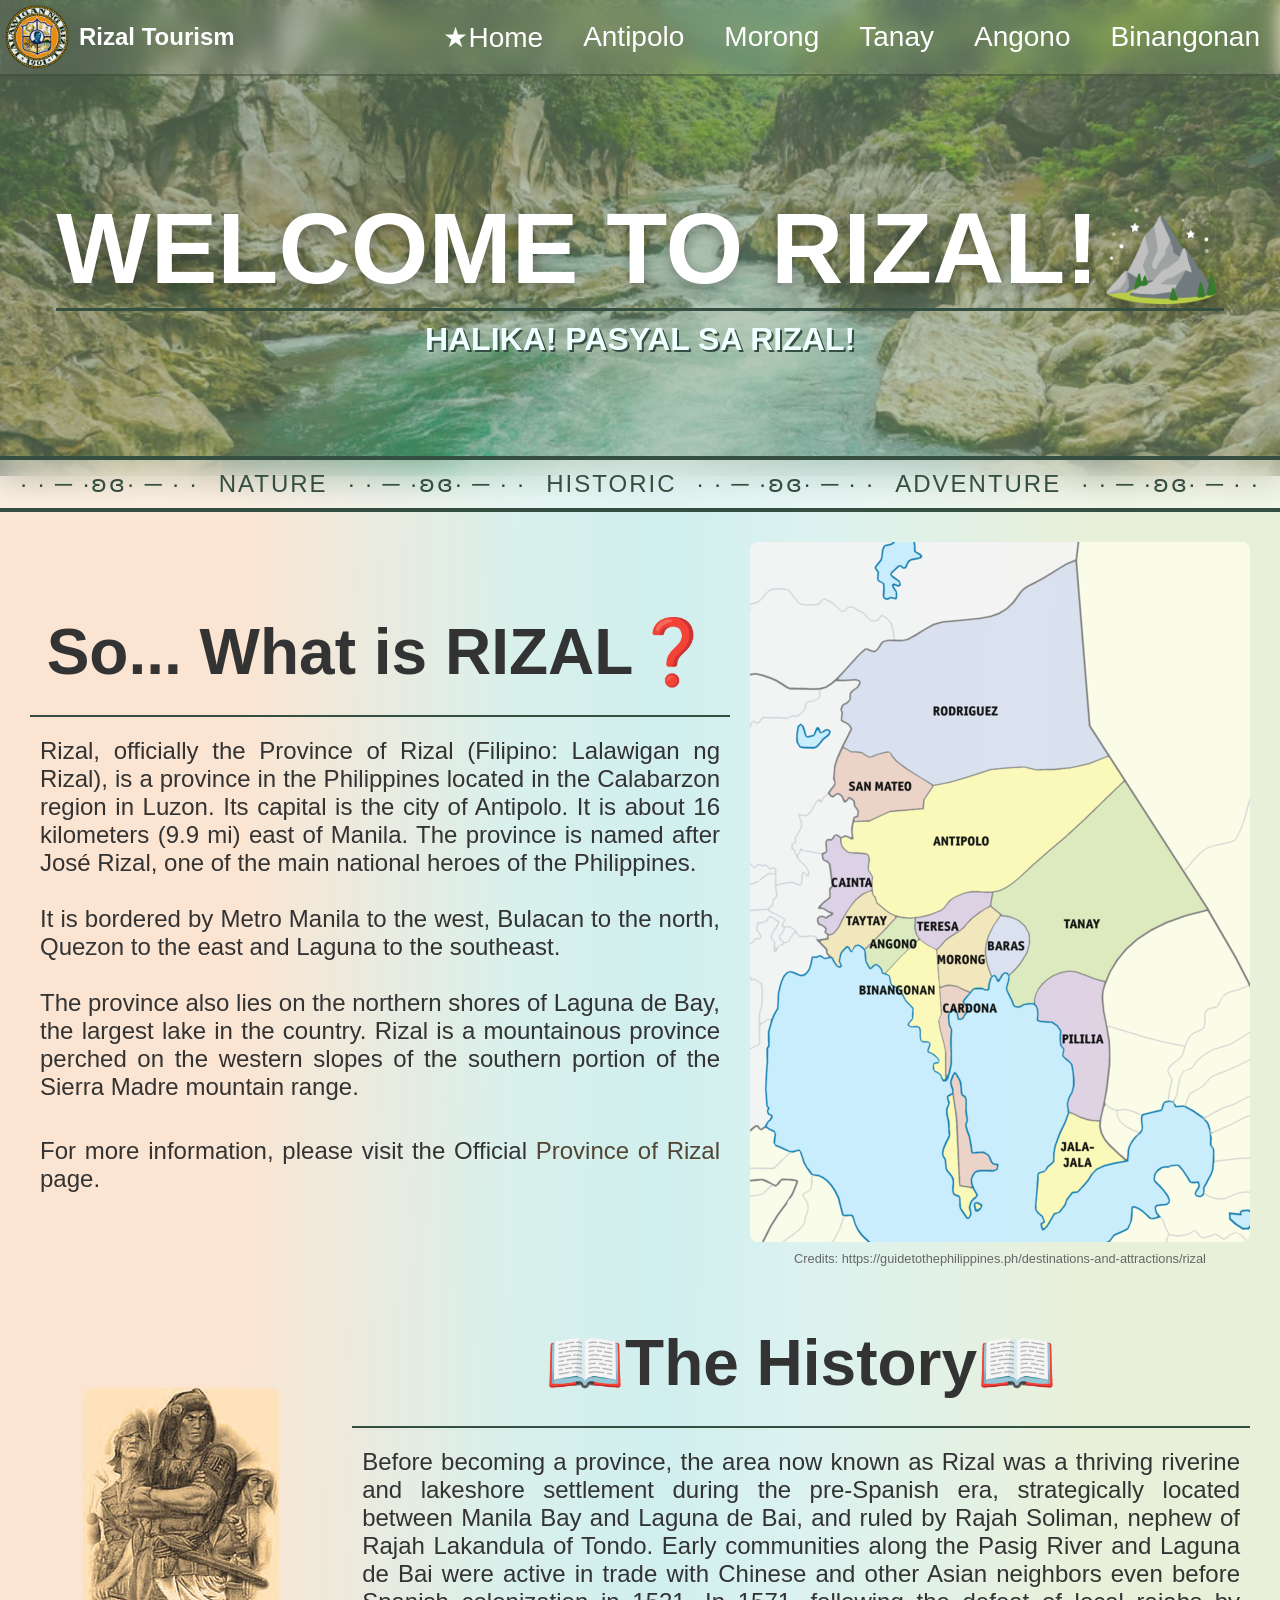
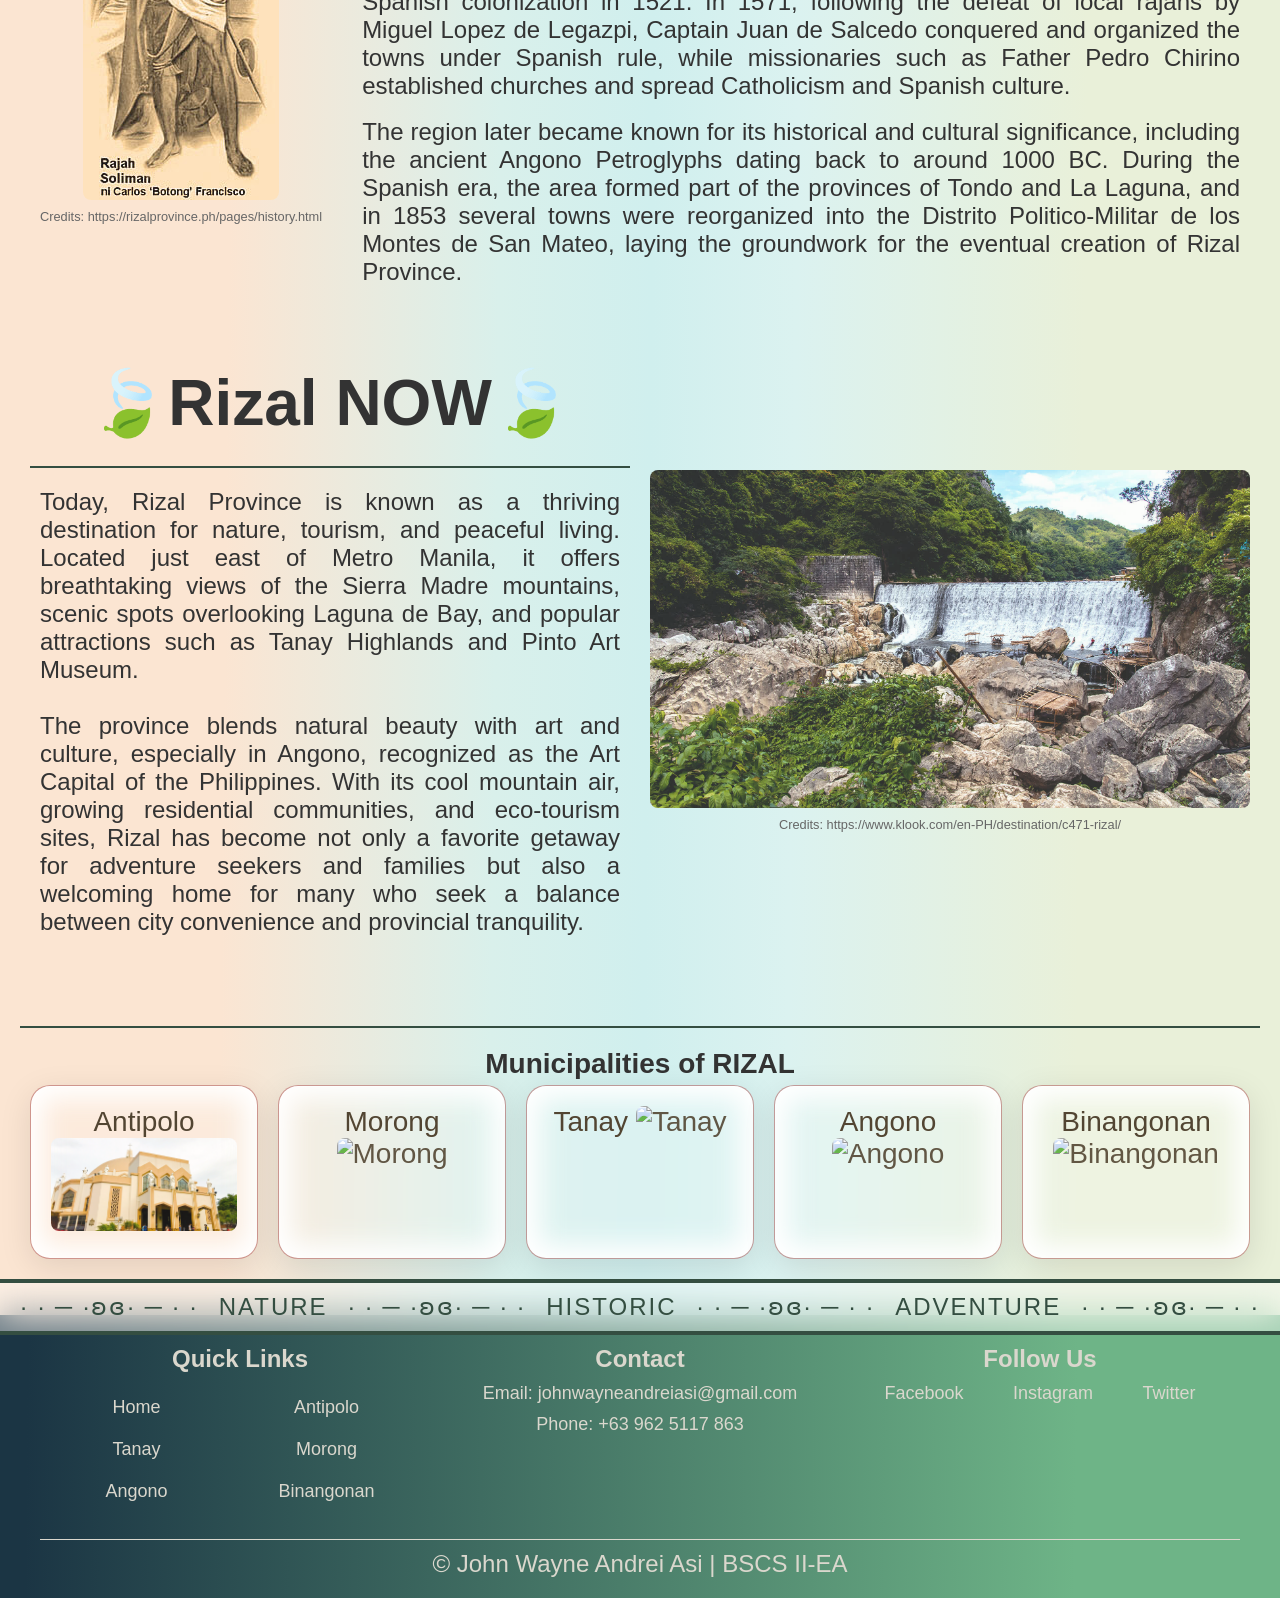
==== index.html @ ff824b1f "first commit" ====
<!doctype html>
<html lang="en">
  <head>
    <meta charset="UTF-8" />
    <meta name="viewport" content="width=device-width, initial-scale=1.0" />
    <link rel="stylesheet" href="style.css" />
    <title>Rizal Tourism</title>
  </head>
  <body>
    <!-- navbar -->
    <header>
      <div class="navbar">
        <div class="nav-title">
          <img style="width: 64px; height: auto;" src="img/rizallogo.png" alt="Rizal Tourism Logo">
          <p><b>Rizal Tourism</b></p>
        </div>
        <nav>
          <ul>
            <li><a href="#home">★Home</a></li>
            <li><a href="antipolo.html">Antipolo</a></li>
            <li><a href="morong.html">Morong</a></li>
            <li><a href="tanay.html">Tanay</a></li>
            <li><a href="angono.html">Angono</a></li>
            <li><a href="binangonan.html">Binangonan</a></li>
          </ul>
        </nav>
      </div>
    <div class="title">
      <h1>WELCOME TO RIZAL!⛰️</h1>
      <hr style="margin: 0; border-top: 3px solid #344e41;">
      <h2 class="title-subtext"><b>HALIKA! PASYAL SA RIZAL!</b></h2>
    </div>
  </header>
  <div class="border">
    <p class="border-text"> · · ─ ·ʚɞ· ─ · ·</p>  
    <p class="border-text">NATURE</p>
    <p class="border-text"> · · ─ ·ʚɞ· ─ · ·</p>
    <p class="border-text">HISTORIC</p>
    <p class="border-text"> · · ─ ·ʚɞ· ─ · ·</p>
    <p class="border-text">ADVENTURE</p>
    <p class="border-text"> · · ─ ·ʚɞ· ─ · ·</p>
  </div>
  <!-- content -->
    <div class="description">
      <section>
        <div class="text">
          <div class="text-container">
            <h2 style="font-size: 64px; padding: 0 10px;">So... What is RIZAL❓</h2>
            <hr>
            <p>
              Rizal, officially the Province of Rizal (Filipino: Lalawigan ng
              Rizal), is a province in the Philippines located in the Calabarzon
              region in Luzon. Its capital is the city of Antipolo. It is about
              16 kilometers (9.9 mi) east of Manila. The province is named after
              José Rizal, one of the main national heroes of the Philippines. <br><br> It
              is bordered by Metro Manila to the west, Bulacan to the north,
              Quezon to the east and Laguna to the southeast. <br><br>The province also
              lies on the northern shores of Laguna de Bay, the largest lake in
              the country. Rizal is a mountainous province perched on the
              western slopes of the southern portion of the Sierra Madre
              mountain range.
            </p>
            <br><br>
            <p>For more information, please visit the Official <a href="https://rizalprovince.ph/pages/generalinformation.html">Province of Rizal</a> page.</p>
          </div>
          <div class="img-align">
            <img
              src="img/rizalmap.png"
              alt="Rizal Map"/>
            <p class="credits"><a class ="link-credits" href="https://guidetothephilippines.ph/destinations-and-attractions/rizal" target="_blank">Credits: https://guidetothephilippines.ph/destinations-and-attractions/rizal</a></p>
          </div>
        </div>
        <div class ="text">
          <div class="img-align">
            <img
              src="img/home2.jpg"
              alt="Home2"/>
            <p class="credits"><a class ="link-credits" href="https://rizalprovince.ph/pages/history.html" target="_blank">Credits: https://rizalprovince.ph/pages/history.html</a></p>
          </div>
          <div class="text-container">
            <h2 style="font-size: 64px; padding: 0 10px;">📖The History📖</h2>
            <hr>
            <p>
              Before becoming a province, the area now known as Rizal was a thriving riverine and lakeshore settlement during the pre-Spanish era, strategically located between Manila Bay and Laguna de Bai, and ruled by Rajah Soliman, nephew of Rajah Lakandula of Tondo. Early communities along the Pasig River and Laguna de Bai were active in trade with Chinese and other Asian neighbors even before Spanish colonization in 1521. In 1571, following the defeat of local rajahs by Miguel Lopez de Legazpi, Captain Juan de Salcedo conquered and organized the towns under Spanish rule, while missionaries such as Father Pedro Chirino established churches and spread Catholicism and Spanish culture. 
            </p>
            <br>
            <p>
              The region later became known for its historical and cultural significance, including the ancient Angono Petroglyphs dating back to around 1000 BC. During the Spanish era, the area formed part of the provinces of Tondo and La Laguna, and in 1853 several towns were reorganized into the Distrito Politico-Militar de los Montes de San Mateo, laying the groundwork for the eventual creation of Rizal Province.
            </p>
          </div>
        </div>
        <div class ="text">
          <div class="text-container">
            <h2 style="font-size: 64px; padding: 0 10px;">🍃Rizal NOW🍃</h2>
            <hr>
            <p>
              Today, Rizal Province is known as a thriving destination for nature, tourism, and peaceful living. Located just east of Metro Manila, it offers breathtaking views of the Sierra Madre mountains, scenic spots overlooking Laguna de Bay, and popular attractions such as Tanay Highlands and Pinto Art Museum. 
            <br><br>
            <p>
              The province blends natural beauty with art and culture, especially in Angono, recognized as the Art Capital of the Philippines. With its cool mountain air, growing residential communities, and eco-tourism sites, Rizal has become not only a favorite getaway for adventure seekers and families but also a welcoming home for many who seek a balance between city convenience and provincial tranquility.
            </p>
            </p>
          </div>
          <div class="img-align" style="flex: 1;">
            <img
              src="img/home3.jpg"
              alt="Animals"/>
            <p class="credits"><a class ="link-credits" href="https://www.klook.com/en-PH/destination/c471-rizal/" target="_blank">Credits: https://www.klook.com/en-PH/destination/c471-rizal/</a></p>
          </div>
        </div>
        <div class ="text">
          <div class="img-align">
          </div>
        </div>
        <hr>
        <div class="municipalities">
            <h2>Municipalities of RIZAL</h2>
            <ul>
            <li class="glass-card flex-1 flex-column">
              <a href="antipolo.html">Antipolo
              <img src="img/antipolo.jpg" class="content-img" alt="Antipolo" /></a></li>
            <li class="glass-card flex-1 flex-column">
              <a href="morong.html">Morong
              <img src="img/morong.jpg" class="content-img" alt="Morong" /></a></li>
            <li class="glass-card flex-1 flex-column">
              <a href="tanay.html">Tanay
              <img src="img/tanaytour1.jpg" class="content-img" alt="Tanay" /></a></li>
            <li class="glass-card flex-1 flex-column">
              <a href="angono.html">Angono
              <img src="img/angonotour1.jpg" class="content-img" alt="Angono" /></a></li>
            <li class="glass-card flex-1 flex-column">
              <a href="binangonan.html">Binangonan
              <img src="img/binangonantour1.jpg" class="content-img" alt="Binangonan" /></a></li>
            </ul>
        </div>
      </section>
    </div>


    <!-- content here -->


    <!-- footer -->
    <div class="border">
      <p class="border-text"> · · ─ ·ʚɞ· ─ · ·</p>  
      <p class="border-text">NATURE</p>
      <p class="border-text"> · · ─ ·ʚɞ· ─ · ·</p>
      <p class="border-text">HISTORIC</p>
      <p class="border-text"> · · ─ ·ʚɞ· ─ · ·</p>
      <p class="border-text">ADVENTURE</p>
      <p class="border-text"> · · ─ ·ʚɞ· ─ · ·</p>
    </div>
    <footer>
      <div class="footer-content">
      <div class="footer-section">
        <h3>Quick Links</h3>
        <ul>
        <li><a href="index.html">Home</a></li>
        <li><a href="antipolo.html">Antipolo</a></li>
        <li><a href="tanay.html">Tanay</a></li>
        <li><a href="morong.html">Morong</a></li>
        <li><a href="angono.html">Angono</a></li>
        <li><a href="binangonan.html">Binangonan</a></li>
        </ul>
      </div>
      <div class="footer-section">
        <h3>Contact</h3>
        <p>Email: johnwayneandreiasi@gmail.com</p>
        <p>Phone: +63 962 5117 863</p>
      </div>
      <div class="footer-section">
        <h3>Follow Us</h3>
        <div class="social-links">  
        <a href="https://www.facebook.com/Andreeeeeeeeei">Facebook</a>
        <a href="https://www.instagram.com/dreicolez/?hl=en">Instagram</a>
        <a href="https://x.com/Dreimdead">Twitter</a>
        </div>
      </div>
      <div class="footer-bottom">
        <p style="text-align: center;">&copy; John Wayne Andrei Asi | BSCS II-EA</p>
      </div>
      </div>
    </footer>
  </body>
</html>
---- style.css ----
@font-face {
  font-family: '';
  src: url();
}

* {
  margin: 0;
  padding: 0;
  box-sizing: border-box;
}

body {
  display: flex;
  flex-direction: column;
  margin: 20px;
  font-family: 'Poppins', sans-serif;
  background-image: linear-gradient( 90.6deg,  rgba(251,229,210,1) 18.9%, rgba(217,240,235,1) 39.5%, rgba(208,239,238,1) 51.1%, rgba(219,242,240,1) 62.1%, rgba(233,240,217,1) 84.1% );
  background-size: cover;
  color: #333;
}

footer {
  background-image: linear-gradient( 90.8deg,  rgba(27,53,68,1) 2.2%, rgba(110,180,135,1) 84% );
  margin: -20px -20px 0 -20px;
  color: #dad7cd;
  padding: 20px;
  margin-bottom: -20px;
  display: flex;
  justify-content: center;  

}

.navbar {
  background: rgba(255, 255, 255, 0.077);
  backdrop-filter: blur(10px);
  margin: 0 -20px 0 -20px;
  padding: 0 20px;
  color: #fff;
  display: flex;
  flex-direction: row;
  align-items: center;
  justify-content: space-between;
  border-bottom: rgba(41, 50, 37, 0.384) solid 2px;
}

hr {
  border: none;
  border-top: 2px solid #344e41;
  margin: 20px 0;
}
ul {
  display: flex;
  flex-direction: row;
  list-style-type: none;
}

li {
  font-size: 24px;
  text-align: center;
}

a {
  color: #524532;
  text-decoration: none;
}

.link-credits {
  text-decoration: none;
  padding: 0; 
  color: #666;
}

header {
  background-image: linear-gradient(rgba(118, 144, 111, 0.553), rgba(117, 151, 115, 0.5)), url(img/rizalbg.webp);
  background-size: cover;
  background-position: center;
  margin: -20px;
}

li {
  font-size: 28px;
  margin: 0 10px;
}
.navbar a {
  color: #fff;
  text-decoration: none;
  padding: 0 10px;
  display: block;
}

.nav-title {
  margin: 5px;
  display: flex;
  align-items: center;
}
.title {
  margin: 0 -20px 0 -20px;
  height: 400px;
  width: auto;
  background-size: cover;
  background-position: center;
  display: flex;
  align-content: center;
  flex-wrap: wrap;
  flex-direction: column;
  justify-content: center;
}

h1 {
  text-align: center;
  color: rgb(255, 255, 255);
  text-shadow: rgba(0, 0, 0, 0.35) 0px 5px 15px;
  font-size: 100px;
}

h2 {
  font-size: 28px;
  text-align: center;
  margin-bottom: 5px;
}

h3 {
  font-size: 24px;
  text-align: center;
  margin-bottom: 5px;
}

.title-subtext {
  text-shadow: 2px 2px #344e41;
  color: azure;
  font-size: 32px;
  margin-top: 10px;
}


section {
  margin: 20px 0;
}

p {
  text-align: justify;
  font-size: 24px;
  padding: 0 10px;
}

.text-container {
  display: flex;
  flex: 1; 
  padding: 10px;
  flex-direction: column;
  align-items: stretch;
  margin: 20px 0;
}

.text {
  display: flex;
  flex-wrap: wrap;
  align-items: center;
  margin-bottom: 20px;
}

.button {
  font-weight: 400;
  font-size: 32px;
  padding: 10px 20px;
  border-radius: 10px 0 10px 0;
  text-transform: uppercase;
  letter-spacing: 0.5px;
}

.learn-more {
  background-color: #344e41;
  color: #fff;
  text-decoration: none;
  display: inline;
  margin-top: 20px;
  padding: 10px 20px;
}

.glass-card {
  flex: 0 0 calc(33.33% - 20px);
  display: flex;
  background: rgba(255, 255, 255, 0.22);
  backdrop-filter: blur(17px);
  border-radius: 20px;
  border: 1px solid rgba(148, 39, 39, 0.43);
  box-shadow: 0 8px 32px rgba(0, 0, 0, 0.1),inset 0 1px 0 rgba(255, 255, 255, 0.5),inset 0 -1px 0 rgba(255, 255, 255, 0.1),inset 0 0 26px 13px rgba(255, 255, 255, 1.3);
  align-items: center;
  position: relative;
  overflow: hidden;
  padding: 20px;
}


.red-border {
  border: 6px solid red;
  color: red;
}

.blue-border {
  border: 6px solid blue;
  color: blue;  
}

.green-border {
  border: 6px solid green;
  color: green;
}

.purple-border {
  border: 6px solid purple;
  color: purple;
}


img {
  max-width: 100%;
  height: auto;
  opacity: 0.9;
  border-radius: 8px;
}

.credits {
  text-align: center;
  font-size: 0.8em;
  color: #666;
  margin-top: 5px;
}

ul {
  display: flex;
  justify-content: space-around;
}

.img-align {
  padding: 10px;
  text-align: center;
}

.flex-1 {
  flex: 1;
}
.antipolo {
  background-image: linear-gradient(rgba(27, 35, 25, 0.553), rgba(31, 52, 30, 0.5)), url(img/antipolo.jpg);
  opacity: 0.8;
}

.content-container {
  display: flex;
  flex-direction: row;
  flex-wrap: wrap;
  gap: 20px;
  margin: 20px 0;
}

.content {
  flex-grow: 1;
  height: 75%;
}

.border {
  background: rgba(255, 255, 255, 0.39);
  backdrop-filter: blur(17px);
  border-top: 4px solid #344e41;
  border-bottom: 4px solid #344e41;
  padding: 10px;
  margin: 0 -20px;
  text-align: center;
  font-size: 24px;  
  display: flex;
  justify-content: space-evenly;
}

.border-text {
  font-size: 24px;
  letter-spacing: 2px;
  color: #344e41;
  font-family: 'Manrope', sans-serif;
}

.flex-column {
  display: flex;
  flex-direction: column;
}


/* footer stuff */
.footer-content {
  display: flex;
  justify-content: space-between;
  flex-wrap: wrap;
  max-width: 1200px;
  width: 100%;
}

.footer-section {
  flex: 1;
  min-width: 200px;
  margin: 10px;
}

.footer-section h3 {
  color: #dad7cd;
  margin-bottom: 10px;
}

.footer-section ul {
  list-style: none;
  padding: 0;
  display: grid;
  grid-template-columns: repeat(2, auto);
} 


.footer-section li {
  margin: 5px 0;

}

.footer-section a {
  font-size: 18px;
  color: #dad7cd;
  text-decoration: none;
}

.footer-section p {
  font-size: 18px;
  margin: 10px;
  color: #dad7cd;
  text-align: center;
}
.social-links {
  font-size: 18px;
  display: flex;
  gap: 15px;
  justify-content: space-evenly;
}

.footer-bottom {
  text-align: center;
  margin-top: 20px;
  border-top: 1px solid #dad7cd;
  padding-top: 10px;
  width: 100%;
}
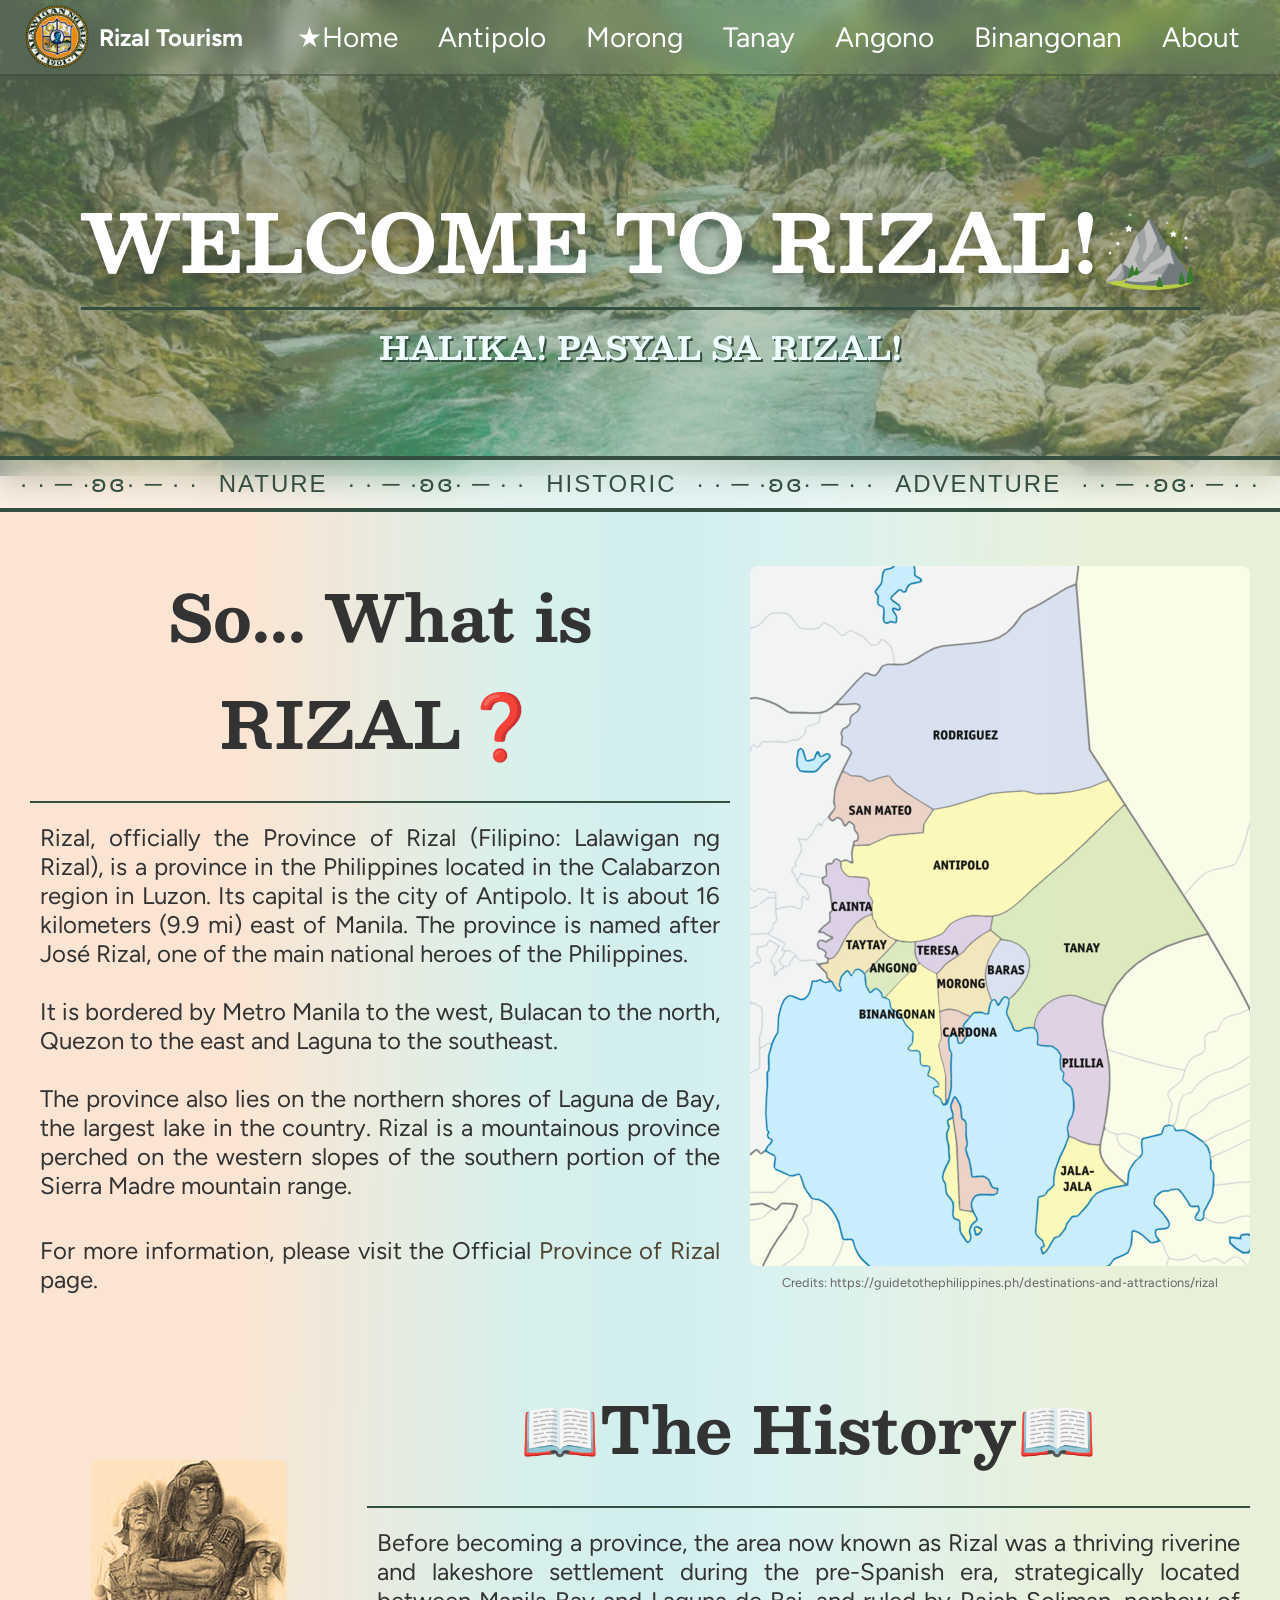
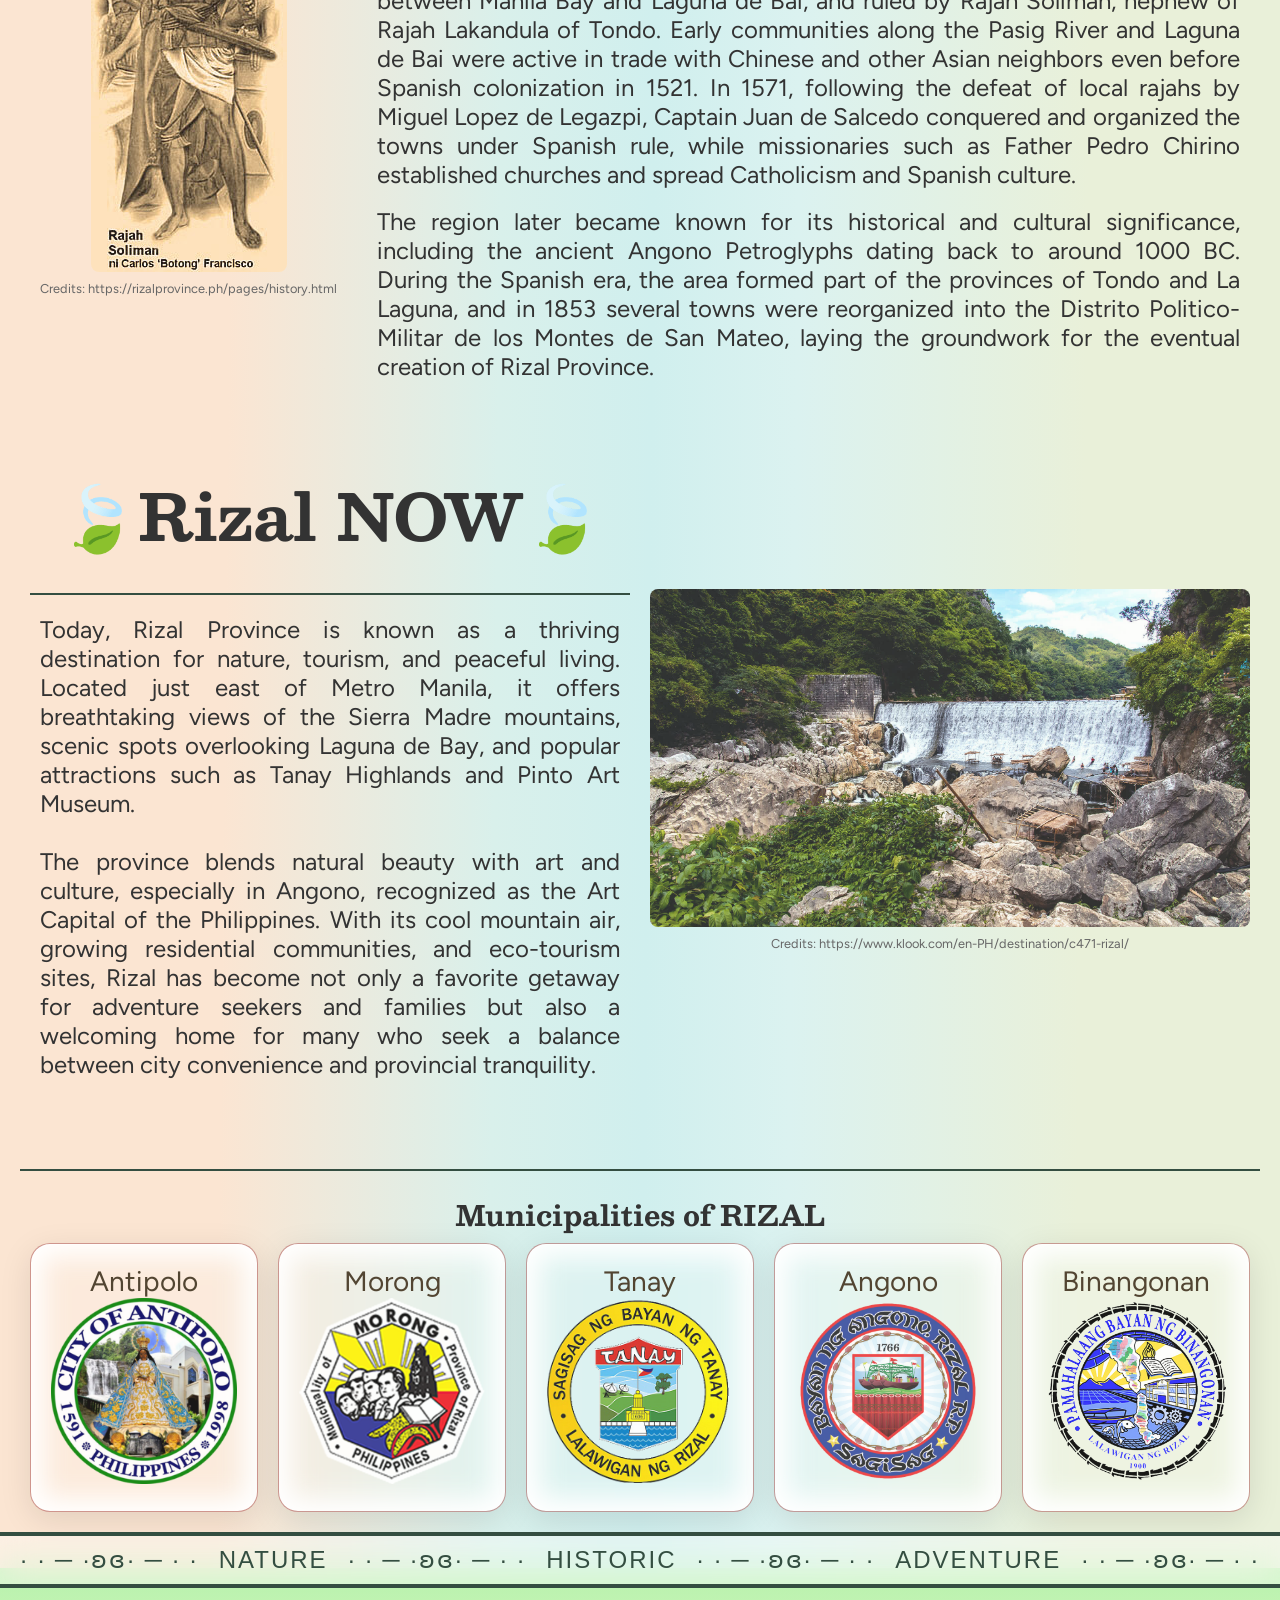
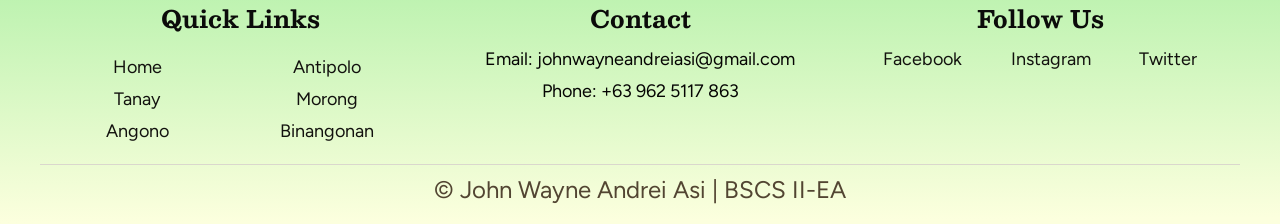
==== commit b25a2bcd: "Add a few stuff" ====
--- a/index.html
+++ b/index.html
@@ -22,6 +22,7 @@
             <li><a href="tanay.html">Tanay</a></li>
             <li><a href="angono.html">Angono</a></li>
             <li><a href="binangonan.html">Binangonan</a></li>
+            <li><a href="about.html">About</a></li>
           </ul>
         </nav>
       </div>
@@ -118,19 +119,19 @@
             <ul>
             <li class="glass-card flex-1 flex-column">
               <a href="antipolo.html">Antipolo
-              <img src="img/antipolo.jpg" class="content-img" alt="Antipolo" /></a></li>
+              <img src="img/antipolologo.png" class="content-img" alt="Antipolo" /></a></li>
             <li class="glass-card flex-1 flex-column">
               <a href="morong.html">Morong
-              <img src="img/morong.jpg" class="content-img" alt="Morong" /></a></li>
+              <img src="img/moronglogo.png" class="content-img" alt="Morong" /></a></li>
             <li class="glass-card flex-1 flex-column">
               <a href="tanay.html">Tanay
-              <img src="img/tanaytour1.jpg" class="content-img" alt="Tanay" /></a></li>
+              <img src="img/tanaylogo.png" class="content-img" alt="Tanay" /></a></li>
             <li class="glass-card flex-1 flex-column">
               <a href="angono.html">Angono
-              <img src="img/angonotour1.jpg" class="content-img" alt="Angono" /></a></li>
+              <img src="img/angonologo.png" class="content-img" alt="Angono" /></a></li>
             <li class="glass-card flex-1 flex-column">
               <a href="binangonan.html">Binangonan
-              <img src="img/binangonantour1.jpg" class="content-img" alt="Binangonan" /></a></li>
+              <img src="img/binangonanlogo.png" class="content-img" alt="Binangonan" /></a></li>
             </ul>
         </div>
       </section>
@@ -177,7 +178,9 @@
         </div>
       </div>
       <div class="footer-bottom">
-        <p style="text-align: center;">&copy; John Wayne Andrei Asi | BSCS II-EA</p>
+        <a href="about.html">
+          <p style="text-align: center;">&copy; John Wayne Andrei Asi | BSCS II-EA</p>
+        </a>
       </div>
       </div>
     </footer>
--- a/style.css
+++ b/style.css
@@ -1,6 +1,11 @@
 @font-face {
-  font-family: '';
-  src: url();
+  font-family: 'Jetbrains';
+  src: url(fonts/Figtree-VariableFont_wght.ttf);
+}
+
+@font-face {
+  font-family: 'Besley';
+  src: url(fonts/Besley-VariableFont_wght.ttf);
 }
 
 * {
@@ -13,16 +18,16 @@
   display: flex;
   flex-direction: column;
   margin: 20px;
-  font-family: 'Poppins', sans-serif;
+  font-family: 'Inter', sans-serif;
   background-image: linear-gradient( 90.6deg,  rgba(251,229,210,1) 18.9%, rgba(217,240,235,1) 39.5%, rgba(208,239,238,1) 51.1%, rgba(219,242,240,1) 62.1%, rgba(233,240,217,1) 84.1% );
   background-size: cover;
   color: #333;
 }
 
 footer {
-  background-image: linear-gradient( 90.8deg,  rgba(27,53,68,1) 2.2%, rgba(110,180,135,1) 84% );
+  background-image: linear-gradient( 359.8deg,  rgba(252,255,222,1) 2.2%, rgba(182,241,171,1) 99.3% );
   margin: -20px -20px 0 -20px;
-  color: #dad7cd;
+  color: #11100c;
   padding: 20px;
   margin-bottom: -20px;
   display: flex;
@@ -33,7 +38,6 @@
 .navbar {
   background: rgba(255, 255, 255, 0.077);
   backdrop-filter: blur(10px);
-  margin: 0 -20px 0 -20px;
   padding: 0 20px;
   color: #fff;
   display: flex;
@@ -62,6 +66,7 @@
 a {
   color: #524532;
   text-decoration: none;
+  font-family: 'Jetbrains', sans-serif;
 }
 
 .link-credits {
@@ -94,7 +99,6 @@
   align-items: center;
 }
 .title {
-  margin: 0 -20px 0 -20px;
   height: 400px;
   width: auto;
   background-size: cover;
@@ -110,19 +114,22 @@
   text-align: center;
   color: rgb(255, 255, 255);
   text-shadow: rgba(0, 0, 0, 0.35) 0px 5px 15px;
-  font-size: 100px;
+  font-size: 80px;
+  font-family: 'Besley', serif;
 }
 
 h2 {
   font-size: 28px;
   text-align: center;
   margin-bottom: 5px;
+  font-family: 'Besley', serif;
 }
 
 h3 {
   font-size: 24px;
   text-align: center;
   margin-bottom: 5px;
+  font-family: 'Besley', serif;
 }
 
 .title-subtext {
@@ -137,10 +144,17 @@
   margin: 20px 0;
 }
 
+
 p {
   text-align: justify;
   font-size: 24px;
   padding: 0 10px;
+  font-family: 'Jetbrains', sans-serif;
+}
+
+.center {
+  text-align: center !important;
+  font-size: 24px;
 }
 
 .text-container {
@@ -245,6 +259,24 @@
   opacity: 0.8;
 }
 
+.morong {
+  background-image: linear-gradient(rgba(27, 35, 25, 0.553), rgba(31, 52, 30, 0.5)), url(img/morong.jpg);
+  opacity: 0.8;
+}
+
+.tanay {
+  background-image: linear-gradient(rgba(27, 35, 25, 0.553), rgba(31, 52, 30, 0.5)), url(img/tanay.jpg);
+  opacity: 0.8;
+}
+.angono {
+  background-image: linear-gradient(rgba(27, 35, 25, 0.553), rgba(31, 52, 30, 0.5)), url(img/angono.jpg);
+  opacity: 0.8;
+}
+.binangonan {
+  background-image: linear-gradient(rgba(27, 35, 25, 0.553), rgba(31, 52, 30, 0.5)), url(img/binangonan.jpg);
+  opacity: 0.8;
+}
+
 .content-container {
   display: flex;
   flex-direction: row;
@@ -281,6 +313,7 @@
 .flex-column {
   display: flex;
   flex-direction: column;
+  justify-content: space-between;
 }
 
 
@@ -300,7 +333,7 @@
 }
 
 .footer-section h3 {
-  color: #dad7cd;
+  color: #0b0b0a;
   margin-bottom: 10px;
 }
 
@@ -313,20 +346,21 @@
 
 
 .footer-section li {
-  margin: 5px 0;
+  margin: 0;
 
 }
 
 .footer-section a {
   font-size: 18px;
-  color: #dad7cd;
-  text-decoration: none;
+  color: #12110e;
+  text-decoration: none;
+  font-family: 'Jetbrains', sans-serif;
 }
 
 .footer-section p {
   font-size: 18px;
   margin: 10px;
-  color: #dad7cd;
+  color: #050403;
   text-align: center;
 }
 .social-links {
@@ -338,8 +372,23 @@
 
 .footer-bottom {
   text-align: center;
-  margin-top: 20px;
+  margin-top: 10px;
   border-top: 1px solid #dad7cd;
   padding-top: 10px;
   width: 100%;
+}
+
+.content-text {
+  font-size: 16px;
+  line-height: 1.6;
+  color: #333;
+  padding: 10px;
+  text-align: justify;
+  border-top: 2px solid #344e41;
+  border-bottom: 2px solid #344e41;;
+}
+
+.flex-row {
+  display: flex;
+  flex-direction: row;
 }
